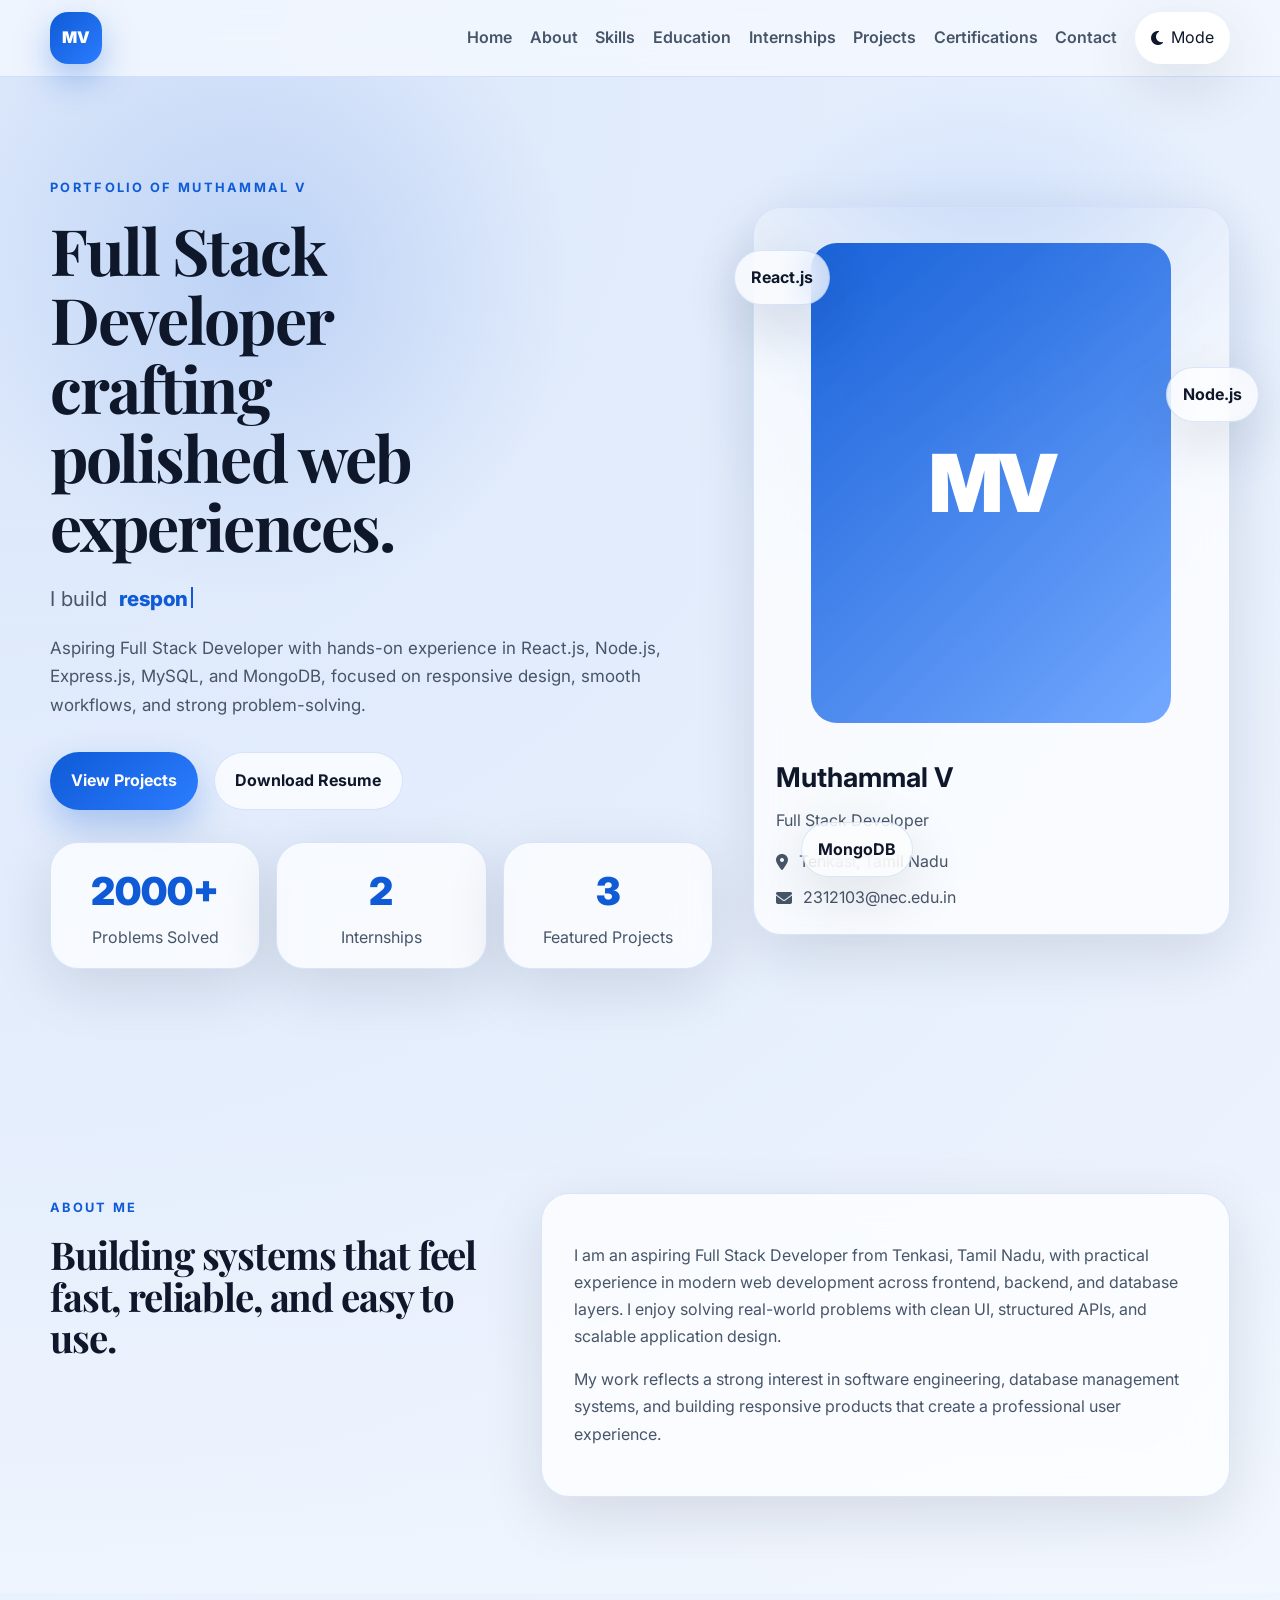
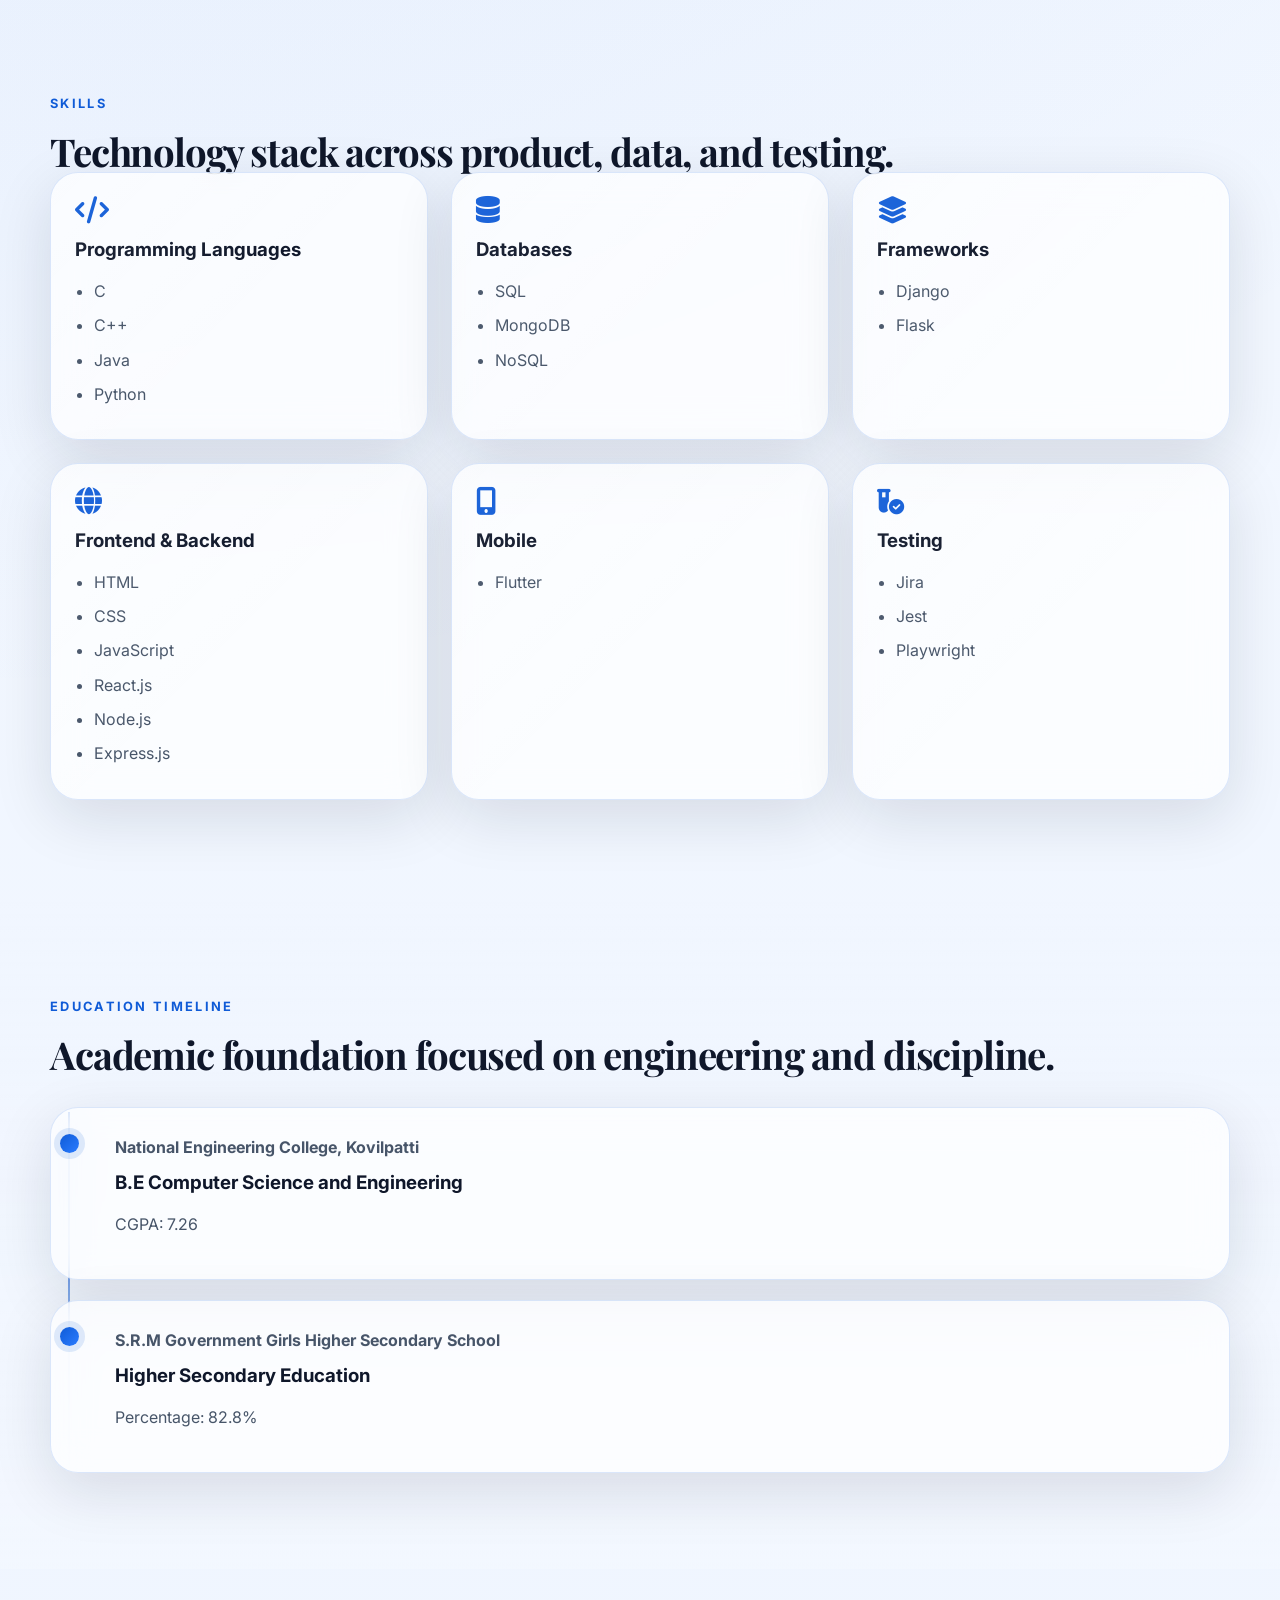
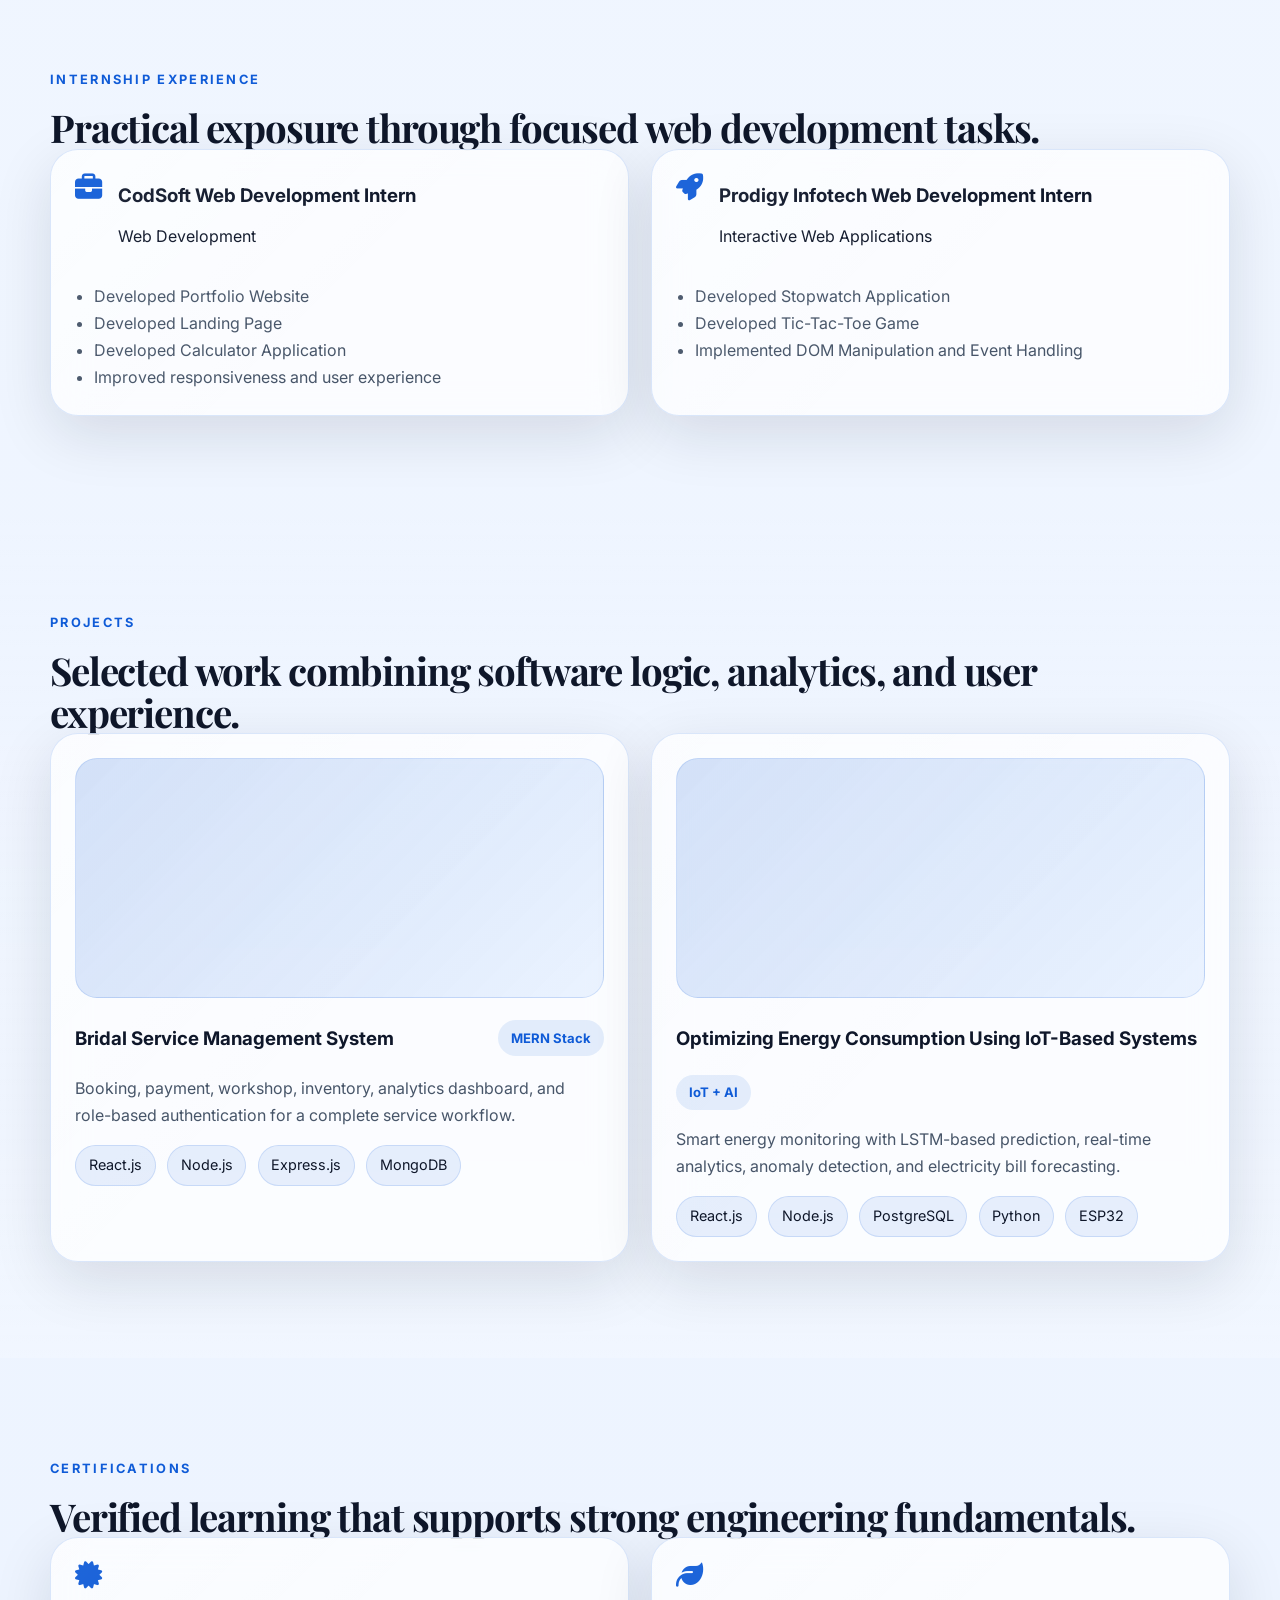
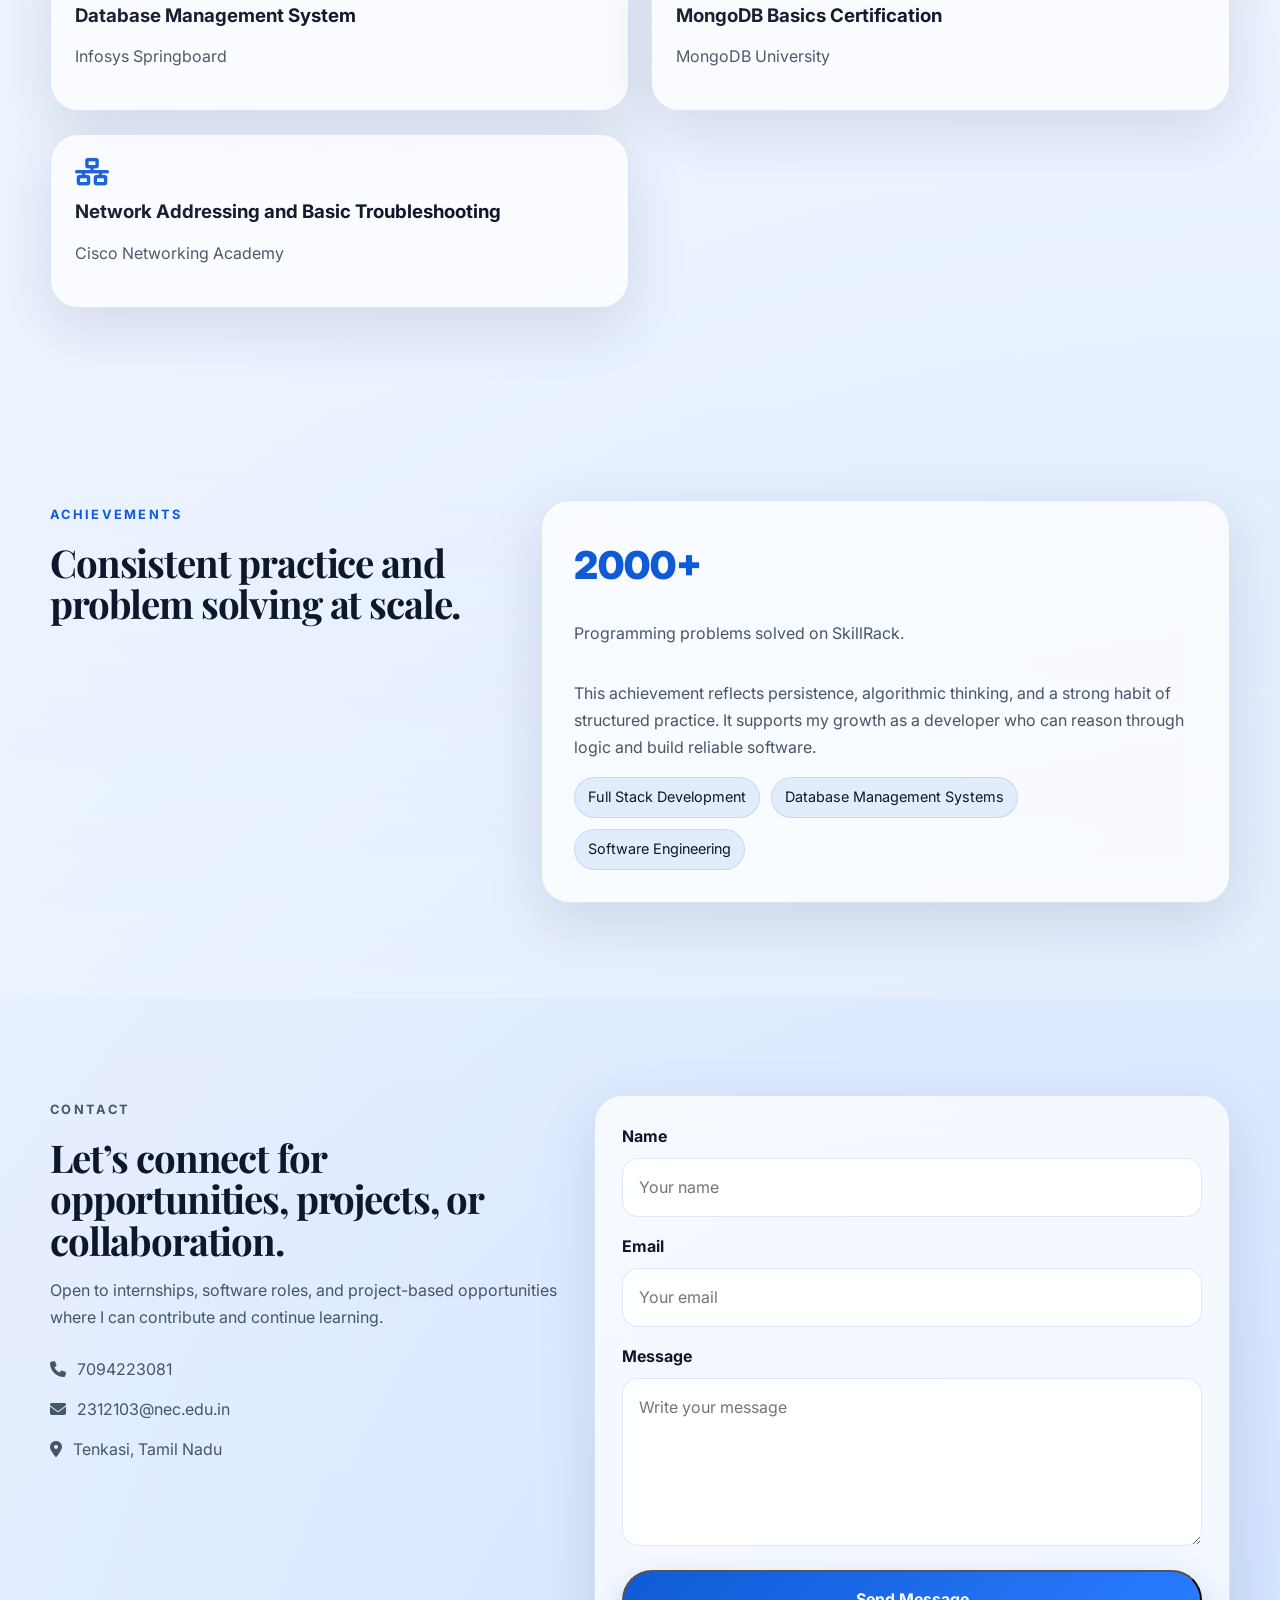
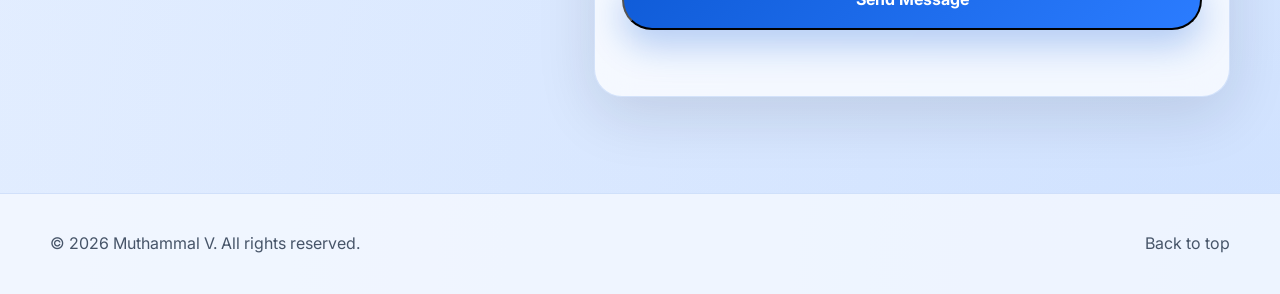
==== index.html @ a7fe6d29 "chore: initial portfolio site" ====
<!DOCTYPE html>
<html lang="en">
<head>
  <meta charset="UTF-8" />
  <meta name="viewport" content="width=device-width, initial-scale=1.0" />
  <meta name="description" content="Muthammal V - Full Stack Developer portfolio showcasing skills, education, internships, projects, certifications, and contact details." />
  <meta name="keywords" content="Muthammal V, Full Stack Developer, React, Node.js, Portfolio, Tenkasi, Tamil Nadu" />
  <meta name="author" content="Muthammal V" />
  <meta name="theme-color" content="#0f5bd7" />
  <meta property="og:title" content="Muthammal V | Full Stack Developer Portfolio" />
  <meta property="og:description" content="Modern, responsive personal portfolio for Muthammal V, Full Stack Developer." />
  <meta property="og:type" content="website" />
  <title>Muthammal V | Full Stack Developer</title>
  <link rel="icon" href="assets/icons/favicon.ico" />
  <link rel="preconnect" href="https://fonts.googleapis.com" />
  <link rel="preconnect" href="https://fonts.gstatic.com" crossorigin />
  <link href="https://fonts.googleapis.com/css2?family=Inter:wght@400;500;600;700;800;900&family=Playfair+Display:wght@600;700;800&display=swap" rel="stylesheet" />
  <link rel="stylesheet" href="https://cdnjs.cloudflare.com/ajax/libs/font-awesome/6.5.2/css/all.min.css" crossorigin="anonymous" referrerpolicy="no-referrer" />
  <link rel="stylesheet" href="assets/css/style.css" />
</head>
<body>
  <div class="loader" id="loader" aria-hidden="true">
    <div class="loader__ring"></div>
    <p>Loading portfolio</p>
  </div>

  <header class="header" id="top">
    <nav class="navbar container" aria-label="Primary">
      <a class="brand" href="#home" aria-label="Muthammal V home">MV</a>
      <button class="nav-toggle" id="navToggle" aria-label="Open navigation menu" aria-expanded="false" aria-controls="navMenu">
        <span></span>
        <span></span>
        <span></span>
      </button>
      <div class="nav-menu" id="navMenu">
        <a href="#home">Home</a>
        <a href="#about">About</a>
        <a href="#skills">Skills</a>
        <a href="#education">Education</a>
        <a href="#internships">Internships</a>
        <a href="#projects">Projects</a>
        <a href="#certifications">Certifications</a>
        <a href="#contact">Contact</a>
        <button class="theme-toggle" id="themeToggle" type="button" aria-label="Toggle dark mode">
          <i class="fa-solid fa-moon"></i>
          <span>Mode</span>
        </button>
      </div>
    </nav>
  </header>

  <main>
    <section class="hero section" id="home">
      <div class="hero__bg"></div>
      <div class="container hero__grid">
        <div class="hero__content reveal">
          <p class="eyebrow">Portfolio of Muthammal V</p>
          <h1>Full Stack Developer crafting polished web experiences.</h1>
          <p class="hero__typing-wrap">
            <span class="hero__static">I build</span>
            <span class="hero__typing" id="typingText" aria-live="polite"></span>
          </p>
          <p class="hero__summary">
            Aspiring Full Stack Developer with hands-on experience in React.js, Node.js, Express.js, MySQL, and MongoDB, focused on responsive design, smooth workflows, and strong problem-solving.
          </p>
          <div class="hero__actions">
            <a class="btn btn--primary" href="#projects">View Projects</a>
            <a class="btn btn--ghost" href="assets/resume/Muthammal_V_Resume.pdf" download>Download Resume</a>
          </div>
          <div class="hero__stats">
            <div class="stat-card glass">
              <strong>2000+</strong>
              <span>Problems Solved</span>
            </div>
            <div class="stat-card glass">
              <strong>2</strong>
              <span>Internships</span>
            </div>
            <div class="stat-card glass">
              <strong>3</strong>
              <span>Featured Projects</span>
            </div>
          </div>
        </div>
        <div class="hero__visual reveal">
          <div class="profile-card glass">
            <div class="profile-card__image-wrap">
              <img src="assets/images/profile.jpg" alt="Muthammal V portrait" class="profile-card__image" onerror="this.style.display='none';this.nextElementSibling.style.display='grid';" />
              <div class="profile-card__fallback" aria-hidden="true">
                <span>MV</span>
              </div>
            </div>
            <div class="profile-card__info">
              <h2>Muthammal V</h2>
              <p>Full Stack Developer</p>
              <div class="profile-card__meta">
                <span><i class="fa-solid fa-location-dot"></i> Tenkasi, Tamil Nadu</span>
                <span><i class="fa-solid fa-envelope"></i> 2312103@nec.edu.in</span>
              </div>
            </div>
          </div>
          <div class="floating-chip floating-chip--one glass">React.js</div>
          <div class="floating-chip floating-chip--two glass">Node.js</div>
          <div class="floating-chip floating-chip--three glass">MongoDB</div>
        </div>
      </div>
    </section>

    <section class="section section--alt" id="about">
      <div class="container grid-two reveal">
        <div>
          <p class="section-label">About Me</p>
          <h2>Building systems that feel fast, reliable, and easy to use.</h2>
        </div>
        <div class="glass card card--spacious">
          <p>
            I am an aspiring Full Stack Developer from Tenkasi, Tamil Nadu, with practical experience in modern web development across frontend, backend, and database layers. I enjoy solving real-world problems with clean UI, structured APIs, and scalable application design.
          </p>
          <p>
            My work reflects a strong interest in software engineering, database management systems, and building responsive products that create a professional user experience.
          </p>
        </div>
      </div>
    </section>

    <section class="section" id="skills">
      <div class="container">
        <div class="section-heading reveal">
          <p class="section-label">Skills</p>
          <h2>Technology stack across product, data, and testing.</h2>
        </div>
        <div class="skills-grid">
          <article class="skill-card glass reveal">
            <i class="fa-solid fa-code"></i>
            <h3>Programming Languages</h3>
            <ul>
              <li>C</li>
              <li>C++</li>
              <li>Java</li>
              <li>Python</li>
            </ul>
          </article>
          <article class="skill-card glass reveal">
            <i class="fa-solid fa-database"></i>
            <h3>Databases</h3>
            <ul>
              <li>SQL</li>
              <li>MongoDB</li>
              <li>NoSQL</li>
            </ul>
          </article>
          <article class="skill-card glass reveal">
            <i class="fa-solid fa-layer-group"></i>
            <h3>Frameworks</h3>
            <ul>
              <li>Django</li>
              <li>Flask</li>
            </ul>
          </article>
          <article class="skill-card glass reveal">
            <i class="fa-solid fa-globe"></i>
            <h3>Frontend & Backend</h3>
            <ul>
              <li>HTML</li>
              <li>CSS</li>
              <li>JavaScript</li>
              <li>React.js</li>
              <li>Node.js</li>
              <li>Express.js</li>
            </ul>
          </article>
          <article class="skill-card glass reveal">
            <i class="fa-solid fa-mobile-screen-button"></i>
            <h3>Mobile</h3>
            <ul>
              <li>Flutter</li>
            </ul>
          </article>
          <article class="skill-card glass reveal">
            <i class="fa-solid fa-vial-circle-check"></i>
            <h3>Testing</h3>
            <ul>
              <li>Jira</li>
              <li>Jest</li>
              <li>Playwright</li>
            </ul>
          </article>
        </div>
      </div>
    </section>

    <section class="section section--alt" id="education">
      <div class="container">
        <div class="section-heading reveal">
          <p class="section-label">Education Timeline</p>
          <h2>Academic foundation focused on engineering and discipline.</h2>
        </div>
        <div class="timeline">
          <article class="timeline-item glass reveal">
            <span class="timeline-item__dot"></span>
            <div>
              <p class="timeline-item__institution">National Engineering College, Kovilpatti</p>
              <h3>B.E Computer Science and Engineering</h3>
              <p>CGPA: 7.26</p>
            </div>
          </article>
          <article class="timeline-item glass reveal">
            <span class="timeline-item__dot"></span>
            <div>
              <p class="timeline-item__institution">S.R.M Government Girls Higher Secondary School</p>
              <h3>Higher Secondary Education</h3>
              <p>Percentage: 82.8%</p>
            </div>
          </article>
        </div>
      </div>
    </section>

    <section class="section" id="internships">
      <div class="container">
        <div class="section-heading reveal">
          <p class="section-label">Internship Experience</p>
          <h2>Practical exposure through focused web development tasks.</h2>
        </div>
        <div class="experience-grid">
          <article class="experience-card glass reveal">
            <div class="experience-card__header">
              <i class="fa-solid fa-briefcase"></i>
              <div>
                <h3>CodSoft Web Development Intern</h3>
                <p>Web Development</p>
              </div>
            </div>
            <ul>
              <li>Developed Portfolio Website</li>
              <li>Developed Landing Page</li>
              <li>Developed Calculator Application</li>
              <li>Improved responsiveness and user experience</li>
            </ul>
          </article>
          <article class="experience-card glass reveal">
            <div class="experience-card__header">
              <i class="fa-solid fa-rocket"></i>
              <div>
                <h3>Prodigy Infotech Web Development Intern</h3>
                <p>Interactive Web Applications</p>
              </div>
            </div>
            <ul>
              <li>Developed Stopwatch Application</li>
              <li>Developed Tic-Tac-Toe Game</li>
              <li>Implemented DOM Manipulation and Event Handling</li>
            </ul>
          </article>
        </div>
      </div>
    </section>

    <section class="section section--alt" id="projects">
      <div class="container">
        <div class="section-heading reveal">
          <p class="section-label">Projects</p>
          <h2>Selected work combining software logic, analytics, and user experience.</h2>
        </div>
        <div class="project-grid">
          <article class="project-card glass reveal">
            <div class="project-card__image project-card__image--bridal" role="img" aria-label="Bridal Service Management System preview">
              <img src="assets/images/bridal-project.png" alt="Bridal Service Management System preview" onerror="this.style.display='none';" />
            </div>
            <div class="project-card__body">
              <div class="project-card__title-row">
                <h3>Bridal Service Management System</h3>
                <span class="project-card__badge">MERN Stack</span>
              </div>
              <p>Booking, payment, workshop, inventory, analytics dashboard, and role-based authentication for a complete service workflow.</p>
              <div class="tech-tags">
                <span>React.js</span>
                <span>Node.js</span>
                <span>Express.js</span>
                <span>MongoDB</span>
              </div>
            </div>
          </article>
          <article class="project-card glass reveal">
            <div class="project-card__image project-card__image--iot" role="img" aria-label="Optimizing Energy Consumption Using IoT-Based Systems preview">
              <img src="assets/images/iot-project.png" alt="Optimizing Energy Consumption Using IoT-Based Systems preview" onerror="this.style.display='none';" />
            </div>
            <div class="project-card__body">
              <div class="project-card__title-row">
                <h3>Optimizing Energy Consumption Using IoT-Based Systems</h3>
                <span class="project-card__badge">IoT + AI</span>
              </div>
              <p>Smart energy monitoring with LSTM-based prediction, real-time analytics, anomaly detection, and electricity bill forecasting.</p>
              <div class="tech-tags">
                <span>React.js</span>
                <span>Node.js</span>
                <span>PostgreSQL</span>
                <span>Python</span>
                <span>ESP32</span>
              </div>
            </div>
          </article>
        </div>
      </div>
    </section>

    <section class="section" id="certifications">
      <div class="container">
        <div class="section-heading reveal">
          <p class="section-label">Certifications</p>
          <h2>Verified learning that supports strong engineering fundamentals.</h2>
        </div>
        <div class="certificate-grid">
          <article class="certificate-card glass reveal">
            <i class="fa-solid fa-certificate"></i>
            <h3>Database Management System</h3>
            <p>Infosys Springboard</p>
          </article>
          <article class="certificate-card glass reveal">
            <i class="fa-solid fa-leaf"></i>
            <h3>MongoDB Basics Certification</h3>
            <p>MongoDB University</p>
          </article>
          <article class="certificate-card glass reveal">
            <i class="fa-solid fa-network-wired"></i>
            <h3>Network Addressing and Basic Troubleshooting</h3>
            <p>Cisco Networking Academy</p>
          </article>
        </div>
      </div>
    </section>

    <section class="section section--alt" id="achievements">
      <div class="container grid-two reveal">
        <div>
          <p class="section-label">Achievements</p>
          <h2>Consistent practice and problem solving at scale.</h2>
        </div>
        <div class="glass card card--spacious">
          <div class="achievement-highlight">
            <span>2000+</span>
            <p>Programming problems solved on SkillRack.</p>
          </div>
          <p>
            This achievement reflects persistence, algorithmic thinking, and a strong habit of structured practice. It supports my growth as a developer who can reason through logic and build reliable software.
          </p>
          <div class="interest-list">
            <span>Full Stack Development</span>
            <span>Database Management Systems</span>
            <span>Software Engineering</span>
          </div>
        </div>
      </div>
    </section>

    <section class="section" id="contact">
      <div class="container contact-layout">
        <div class="contact-copy reveal">
          <p class="section-label">Contact</p>
          <h2>Let’s connect for opportunities, projects, or collaboration.</h2>
          <p>Open to internships, software roles, and project-based opportunities where I can contribute and continue learning.</p>
          <div class="contact-links">
            <a href="tel:7094223081"><i class="fa-solid fa-phone"></i> 7094223081</a>
            <a href="mailto:2312103@nec.edu.in"><i class="fa-solid fa-envelope"></i> 2312103@nec.edu.in</a>
            <span><i class="fa-solid fa-location-dot"></i> Tenkasi, Tamil Nadu</span>
          </div>
        </div>
        <form class="contact-form glass reveal" id="contactForm" novalidate>
          <div class="form-row">
            <label for="name">Name</label>
            <input id="name" name="name" type="text" placeholder="Your name" />
          </div>
          <div class="form-row">
            <label for="email">Email</label>
            <input id="email" name="email" type="email" placeholder="Your email" />
          </div>
          <div class="form-row">
            <label for="message">Message</label>
            <textarea id="message" name="message" rows="5" placeholder="Write your message"></textarea>
          </div>
          <button class="btn btn--primary btn--full" type="submit">Send Message</button>
          <p class="form-feedback" id="formFeedback" role="status" aria-live="polite"></p>
        </form>
      </div>
    </section>
  </main>

  <footer class="footer">
    <div class="container footer__inner">
      <p>© <span id="year"></span> Muthammal V. All rights reserved.</p>
      <a href="#home">Back to top</a>
    </div>
  </footer>

  <button class="back-to-top" id="backToTop" aria-label="Back to top">
    <i class="fa-solid fa-arrow-up"></i>
  </button>

  <script src="assets/js/script.js"></script>
</body>
</html>
---- assets/css/style.css ----
:root {
  --bg: #f5f9ff;
  --bg-alt: #eaf2ff;
  --surface: rgba(255, 255, 255, 0.72);
  --surface-strong: rgba(255, 255, 255, 0.9);
  --text: #0f172a;
  --muted: #475569;
  --primary: #0f5bd7;
  --primary-dark: #0b43a1;
  --secondary: #2b7cff;
  --border: rgba(15, 91, 215, 0.14);
  --shadow: 0 18px 60px rgba(15, 23, 42, 0.12);
  --radius-xl: 28px;
  --radius-lg: 22px;
  --radius-md: 18px;
  --container: 1180px;
}

[data-theme="dark"] {
  --bg: #07111f;
  --bg-alt: #0b1730;
  --surface: rgba(10, 18, 35, 0.7);
  --surface-strong: rgba(12, 23, 44, 0.92);
  --text: #e5eefc;
  --muted: #a8bbd7;
  --primary: #69a8ff;
  --primary-dark: #3f85f0;
  --secondary: #8fc1ff;
  --border: rgba(137, 183, 255, 0.14);
  --shadow: 0 18px 60px rgba(0, 0, 0, 0.35);
}

* {
  box-sizing: border-box;
}

html {
  scroll-behavior: smooth;
}

body {
  margin: 0;
  font-family: 'Inter', sans-serif;
  background:
    radial-gradient(circle at top left, rgba(15, 91, 215, 0.12), transparent 34%),
    radial-gradient(circle at bottom right, rgba(43, 124, 255, 0.14), transparent 28%),
    linear-gradient(180deg, var(--bg) 0%, var(--bg-alt) 100%);
  color: var(--text);
  line-height: 1.7;
  overflow-x: hidden;
}

img {
  max-width: 100%;
  display: block;
}

a {
  color: inherit;
  text-decoration: none;
}

button,
input,
textarea {
  font: inherit;
}

.container {
  width: min(100% - 2rem, var(--container));
  margin: 0 auto;
}

.section {
  padding: 6rem 0;
  position: relative;
}

.section--alt {
  background: linear-gradient(180deg, transparent 0%, rgba(255, 255, 255, 0.22) 100%);
}

[data-theme="dark"] .section--alt {
  background: linear-gradient(180deg, transparent 0%, rgba(255, 255, 255, 0.04) 100%);
}

.section-label,
.eyebrow {
  display: inline-flex;
  align-items: center;
  gap: 0.5rem;
  text-transform: uppercase;
  letter-spacing: 0.18em;
  font-size: 0.8rem;
  font-weight: 700;
  color: var(--primary);
  margin: 0 0 1rem;
}

.section-heading h2,
.grid-two h2,
.contact-copy h2,
.hero h1 {
  font-family: 'Playfair Display', serif;
  letter-spacing: -0.03em;
  line-height: 1.08;
  margin: 0;
}

.section-heading h2,
.grid-two h2,
.contact-copy h2 {
  font-size: clamp(2rem, 3vw, 3.2rem);
}

.hero h1 {
  font-size: clamp(3rem, 5vw, 5.6rem);
  max-width: 10ch;
}

.glass {
  background: var(--surface);
  border: 1px solid var(--border);
  backdrop-filter: blur(18px);
  box-shadow: var(--shadow);
}

.header {
  position: sticky;
  top: 0;
  z-index: 1000;
  background: color-mix(in srgb, var(--bg) 78%, transparent);
  backdrop-filter: blur(18px);
  border-bottom: 1px solid var(--border);
}

.navbar {
  display: flex;
  align-items: center;
  justify-content: space-between;
  min-height: 76px;
  gap: 1rem;
}

.brand {
  width: 52px;
  height: 52px;
  border-radius: 18px;
  display: grid;
  place-items: center;
  font-weight: 900;
  color: #fff;
  background: linear-gradient(135deg, var(--primary), var(--secondary));
  box-shadow: 0 14px 35px rgba(15, 91, 215, 0.35);
}

.nav-menu {
  display: flex;
  align-items: center;
  gap: 1.1rem;
}

.nav-menu a {
  font-weight: 600;
  color: var(--muted);
  position: relative;
}

.nav-menu a::after {
  content: '';
  position: absolute;
  left: 0;
  bottom: -0.35rem;
  width: 100%;
  height: 2px;
  transform: scaleX(0);
  transform-origin: left;
  background: linear-gradient(90deg, var(--primary), var(--secondary));
  transition: transform 0.25s ease;
}

.nav-menu a:hover::after,
.nav-menu a:focus-visible::after {
  transform: scaleX(1);
}

.theme-toggle,
.nav-toggle,
.back-to-top {
  border: 0;
  cursor: pointer;
}

.theme-toggle {
  display: inline-flex;
  align-items: center;
  gap: 0.5rem;
  padding: 0.8rem 1rem;
  border-radius: 999px;
  background: var(--surface-strong);
  color: var(--text);
  box-shadow: var(--shadow);
}

.nav-toggle {
  display: none;
  flex-direction: column;
  gap: 0.35rem;
  background: transparent;
  padding: 0.25rem;
}

.nav-toggle span {
  width: 26px;
  height: 2px;
  background: var(--text);
  border-radius: 999px;
  transition: 0.3s ease;
}

.hero {
  padding-top: 4rem;
  overflow: hidden;
}

.hero__bg {
  position: absolute;
  inset: 0;
  background:
    radial-gradient(circle at 20% 20%, rgba(15, 91, 215, 0.16), transparent 24%),
    radial-gradient(circle at 78% 28%, rgba(43, 124, 255, 0.18), transparent 24%);
  pointer-events: none;
}

.hero__grid {
  position: relative;
  display: grid;
  grid-template-columns: 1.25fr 0.9fr;
  gap: 2.5rem;
  align-items: center;
}

.hero__content {
  padding: 2rem 0;
}

.hero__typing-wrap {
  display: flex;
  align-items: baseline;
  gap: 0.75rem;
  flex-wrap: wrap;
  color: var(--muted);
  font-size: clamp(1.1rem, 1.6vw, 1.4rem);
  margin: 1.35rem 0 1rem;
}

.hero__typing {
  color: var(--primary);
  font-weight: 800;
  position: relative;
}

.hero__typing::after {
  content: '';
  display: inline-block;
  width: 2px;
  height: 1em;
  margin-left: 0.2rem;
  background: currentColor;
  vertical-align: -0.1em;
  animation: blink 1s steps(2, start) infinite;
}

.hero__summary {
  max-width: 62ch;
  color: var(--muted);
  font-size: 1.06rem;
}

.hero__actions {
  display: flex;
  flex-wrap: wrap;
  gap: 1rem;
  margin: 2rem 0;
}

.btn {
  display: inline-flex;
  align-items: center;
  justify-content: center;
  gap: 0.55rem;
  min-height: 50px;
  padding: 0.9rem 1.3rem;
  border-radius: 999px;
  font-weight: 700;
  transition: transform 0.25s ease, box-shadow 0.25s ease, background 0.25s ease;
}

.btn:hover,
.btn:focus-visible {
  transform: translateY(-2px);
}

.btn--primary {
  color: #fff;
  background: linear-gradient(135deg, var(--primary), var(--secondary));
  box-shadow: 0 16px 35px rgba(15, 91, 215, 0.28);
}

.btn--ghost {
  color: var(--text);
  border: 1px solid var(--border);
  background: var(--surface);
}

.btn--full {
  width: 100%;
}

.hero__stats {
  display: grid;
  grid-template-columns: repeat(3, minmax(0, 1fr));
  gap: 1rem;
}

.stat-card,
.profile-card,
.skill-card,
.timeline-item,
.experience-card,
.project-card,
.certificate-card,
.card,
.contact-form {
  border-radius: var(--radius-xl);
}

.stat-card {
  padding: 1rem;
  text-align: center;
}

.stat-card strong,
.achievement-highlight span {
  display: block;
  font-size: clamp(1.7rem, 3vw, 2.6rem);
  font-weight: 900;
  color: var(--primary);
}

.stat-card span,
.certificate-card p,
.project-card p,
.experience-card li,
.card p,
.contact-copy p,
.form-feedback,
.timeline-item p,
.skill-card li {
  color: var(--muted);
}

.hero__visual {
  position: relative;
  min-height: 620px;
}

.profile-card {
  position: relative;
  padding: 1.2rem;
  overflow: hidden;
  min-height: 100%;
  display: flex;
  flex-direction: column;
  justify-content: flex-end;
  isolation: isolate;
}

.profile-card::before {
  content: '';
  position: absolute;
  inset: -20% -10% auto;
  height: 70%;
  background: radial-gradient(circle at top, rgba(15, 91, 215, 0.24), transparent 68%);
  z-index: -1;
}

.profile-card__image-wrap {
  flex: 1;
  display: grid;
  place-items: center;
  padding: 1rem 0 1.5rem;
}

.profile-card__image {
  width: min(100%, 360px);
  aspect-ratio: 3 / 4;
  object-fit: cover;
  border-radius: 26px;
  border: 1px solid var(--border);
  box-shadow: 0 20px 45px rgba(15, 23, 42, 0.18);
}

.profile-card__fallback {
  display: none;
  width: min(100%, 360px);
  aspect-ratio: 3 / 4;
  border-radius: 26px;
  place-items: center;
  background: linear-gradient(135deg, rgba(15, 91, 215, 0.95), rgba(43, 124, 255, 0.65));
  color: #fff;
  font-size: 5rem;
  font-weight: 900;
  letter-spacing: -0.06em;
}

.profile-card__info {
  padding: 0.5rem 0.2rem 0.2rem;
}

.profile-card__info h2 {
  margin: 0;
  font-size: 1.7rem;
}

.profile-card__info p {
  margin: 0.35rem 0 0.9rem;
  color: var(--muted);
}

.profile-card__meta {
  display: grid;
  gap: 0.55rem;
  color: var(--muted);
}

.profile-card__meta span {
  display: inline-flex;
  align-items: center;
  gap: 0.65rem;
}

.floating-chip {
  position: absolute;
  padding: 0.8rem 1rem;
  border-radius: 999px;
  font-weight: 700;
  animation: float 5s ease-in-out infinite;
}

.floating-chip--one {
  top: 6%;
  left: -4%;
}

.floating-chip--two {
  top: 22%;
  right: -6%;
  animation-delay: 0.8s;
}

.floating-chip--three {
  bottom: 8%;
  left: 10%;
  animation-delay: 1.6s;
}

.grid-two {
  display: grid;
  grid-template-columns: 0.8fr 1.2fr;
  gap: 2rem;
  align-items: start;
}

.card--spacious {
  padding: 2rem;
}

.skills-grid,
.experience-grid,
.project-grid,
.certificate-grid {
  display: grid;
  gap: 1.4rem;
}

.skills-grid {
  grid-template-columns: repeat(3, minmax(0, 1fr));
}

.skill-card,
.certificate-card {
  padding: 1.5rem;
  position: relative;
  overflow: hidden;
}

.skill-card::before,
.certificate-card::before,
.experience-card::before,
.project-card::before {
  content: '';
  position: absolute;
  inset: 0;
  background: linear-gradient(135deg, rgba(255, 255, 255, 0.07), transparent 55%);
  pointer-events: none;
}

.skill-card i,
.certificate-card i,
.experience-card__header i {
  font-size: 1.7rem;
  color: var(--primary);
}

.skill-card h3,
.experience-card h3,
.project-card h3,
.certificate-card h3,
.timeline-item h3 {
  margin: 0.7rem 0 0.5rem;
  line-height: 1.2;
}

.skill-card ul,
.experience-card ul {
  margin: 1rem 0 0;
  padding-left: 1.2rem;
}

.skill-card li {
  margin-bottom: 0.45rem;
}

.timeline {
  position: relative;
  display: grid;
  gap: 1.25rem;
  margin-top: 2rem;
}

.timeline::before {
  content: '';
  position: absolute;
  left: 1.15rem;
  top: 0.3rem;
  bottom: 0.3rem;
  width: 2px;
  background: linear-gradient(180deg, var(--primary), transparent);
}

.timeline-item {
  position: relative;
  padding: 1.6rem 1.6rem 1.6rem 4rem;
}

.timeline-item__dot {
  position: absolute;
  left: 0.55rem;
  top: 1.6rem;
  width: 1.2rem;
  height: 1.2rem;
  border-radius: 50%;
  background: linear-gradient(135deg, var(--primary), var(--secondary));
  box-shadow: 0 0 0 6px rgba(15, 91, 215, 0.12);
}

.timeline-item__institution {
  margin: 0;
  font-weight: 700;
  color: var(--primary);
}

.experience-grid,
.certificate-grid {
  grid-template-columns: repeat(2, minmax(0, 1fr));
}

.experience-card,
.project-card {
  padding: 1.5rem;
  overflow: hidden;
}

.experience-card__header {
  display: flex;
  gap: 1rem;
  align-items: flex-start;
}

.project-grid {
  grid-template-columns: repeat(2, minmax(0, 1fr));
}

.project-card__image {
  height: 240px;
  border-radius: 22px;
  overflow: hidden;
  border: 1px solid var(--border);
  margin-bottom: 1.2rem;
  background: linear-gradient(135deg, rgba(15, 91, 215, 0.18), rgba(43, 124, 255, 0.08));
}

.project-card__image img {
  width: 100%;
  height: 100%;
  object-fit: cover;
}

.project-card__body {
  position: relative;
  z-index: 1;
}

.project-card__title-row {
  display: flex;
  align-items: center;
  justify-content: space-between;
  gap: 1rem;
  flex-wrap: wrap;
}

.project-card__badge {
  padding: 0.4rem 0.8rem;
  border-radius: 999px;
  background: rgba(15, 91, 215, 0.1);
  color: var(--primary);
  font-size: 0.82rem;
  font-weight: 700;
}

.tech-tags,
.interest-list {
  display: flex;
  gap: 0.7rem;
  flex-wrap: wrap;
  margin-top: 1rem;
}

.tech-tags span,
.interest-list span {
  padding: 0.45rem 0.8rem;
  border-radius: 999px;
  background: rgba(15, 91, 215, 0.09);
  color: var(--text);
  border: 1px solid var(--border);
  font-size: 0.9rem;
}

.achievement-highlight {
  display: grid;
  gap: 0.4rem;
  margin-bottom: 1rem;
}

.contact-layout {
  display: grid;
  grid-template-columns: 0.9fr 1.1fr;
  gap: 1.5rem;
  align-items: start;
}

.contact-links {
  display: grid;
  gap: 0.8rem;
  margin-top: 1.5rem;
}

.contact-links a,
.contact-links span {
  display: inline-flex;
  align-items: center;
  gap: 0.7rem;
  width: fit-content;
  color: var(--muted);
}

.contact-form {
  padding: 1.7rem;
}

.form-row {
  margin-bottom: 1rem;
}

label {
  display: inline-block;
  margin-bottom: 0.45rem;
  font-weight: 700;
}

input,
textarea {
  width: 100%;
  border: 1px solid var(--border);
  border-radius: 16px;
  padding: 0.95rem 1rem;
  background: var(--surface-strong);
  color: var(--text);
  outline: none;
  transition: border-color 0.25s ease, box-shadow 0.25s ease;
}

input:focus,
textarea:focus {
  border-color: rgba(15, 91, 215, 0.45);
  box-shadow: 0 0 0 4px rgba(15, 91, 215, 0.12);
}

.form-feedback {
  margin: 0.9rem 0 0;
  min-height: 1.5em;
}

.footer {
  border-top: 1px solid var(--border);
  padding: 1.3rem 0;
  background: color-mix(in srgb, var(--bg) 80%, transparent);
}

.footer__inner {
  display: flex;
  justify-content: space-between;
  align-items: center;
  gap: 1rem;
  color: var(--muted);
}

.back-to-top {
  position: fixed;
  right: 1.2rem;
  bottom: 1.2rem;
  width: 52px;
  height: 52px;
  border-radius: 50%;
  background: linear-gradient(135deg, var(--primary), var(--secondary));
  color: #fff;
  box-shadow: 0 16px 35px rgba(15, 91, 215, 0.32);
  opacity: 0;
  visibility: hidden;
  transform: translateY(10px);
  transition: 0.25s ease;
}

.back-to-top.is-visible {
  opacity: 1;
  visibility: visible;
  transform: translateY(0);
}

.loader {
  position: fixed;
  inset: 0;
  z-index: 2000;
  display: grid;
  place-items: center;
  gap: 1rem;
  background: linear-gradient(180deg, var(--bg) 0%, var(--bg-alt) 100%);
  transition: opacity 0.45s ease, visibility 0.45s ease;
}

.loader.is-hidden {
  opacity: 0;
  visibility: hidden;
  pointer-events: none;
}

.loader__ring {
  width: 64px;
  height: 64px;
  border-radius: 50%;
  border: 4px solid rgba(15, 91, 215, 0.16);
  border-top-color: var(--primary);
  animation: spin 0.9s linear infinite;
}

.reveal {
  opacity: 0;
  transform: translateY(24px);
  transition: opacity 0.8s ease, transform 0.8s ease;
}

.reveal.is-visible {
  opacity: 1;
  transform: translateY(0);
}

@keyframes spin {
  to {
    transform: rotate(360deg);
  }
}

@keyframes float {
  50% {
    transform: translateY(-10px);
  }
}

@keyframes blink {
  50% {
    opacity: 0;
  }
}

@media (max-width: 1080px) {
  .hero__grid,
  .grid-two,
  .contact-layout {
    grid-template-columns: 1fr;
  }

  .hero__visual {
    min-height: 560px;
  }

  .skills-grid,
  .project-grid {
    grid-template-columns: repeat(2, minmax(0, 1fr));
  }
}

@media (max-width: 860px) {
  .nav-toggle {
    display: flex;
  }

  .nav-menu {
    position: absolute;
    left: 1rem;
    right: 1rem;
    top: 76px;
    display: grid;
    gap: 0.9rem;
    padding: 1rem;
    border-radius: 24px;
    background: var(--surface-strong);
    border: 1px solid var(--border);
    box-shadow: var(--shadow);
    opacity: 0;
    visibility: hidden;
    transform: translateY(-12px);
    transition: 0.25s ease;
  }

  .nav-menu.is-open {
    opacity: 1;
    visibility: visible;
    transform: translateY(0);
  }

  .nav-menu a,
  .theme-toggle {
    width: 100%;
    justify-content: center;
  }

  .hero h1 {
    max-width: 12ch;
  }

  .hero__stats,
  .skills-grid,
  .experience-grid,
  .project-grid,
  .certificate-grid {
    grid-template-columns: 1fr;
  }

  .footer__inner {
    flex-direction: column;
    text-align: center;
  }
}

@media (max-width: 560px) {
  .section {
    padding: 4.5rem 0;
  }

  .hero {
    padding-top: 2rem;
  }

  .hero__visual {
    min-height: auto;
  }

  .profile-card__fallback {
    font-size: 4rem;
  }

  .floating-chip {
    display: none;
  }

  .timeline-item {
    padding-left: 3.2rem;
  }

  .hero__actions {
    flex-direction: column;
  }

  .btn {
    width: 100%;
  }
}
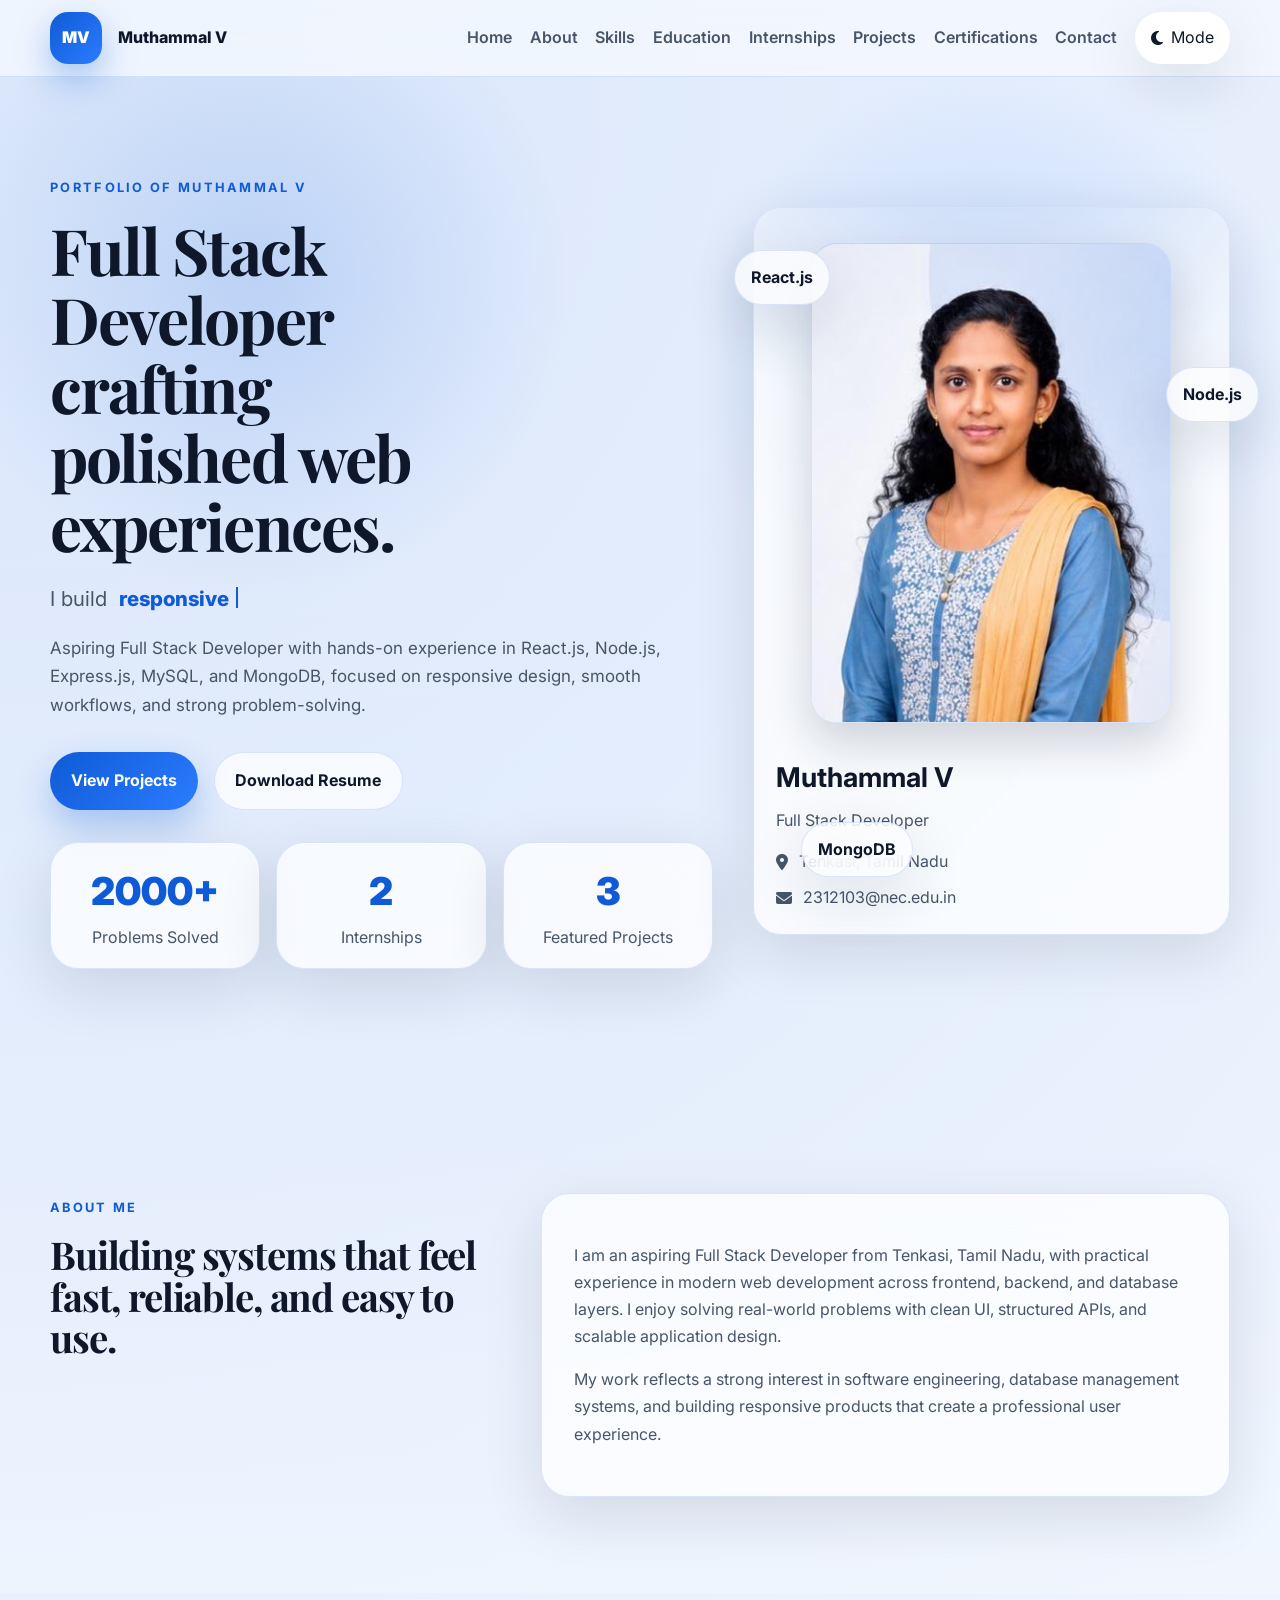
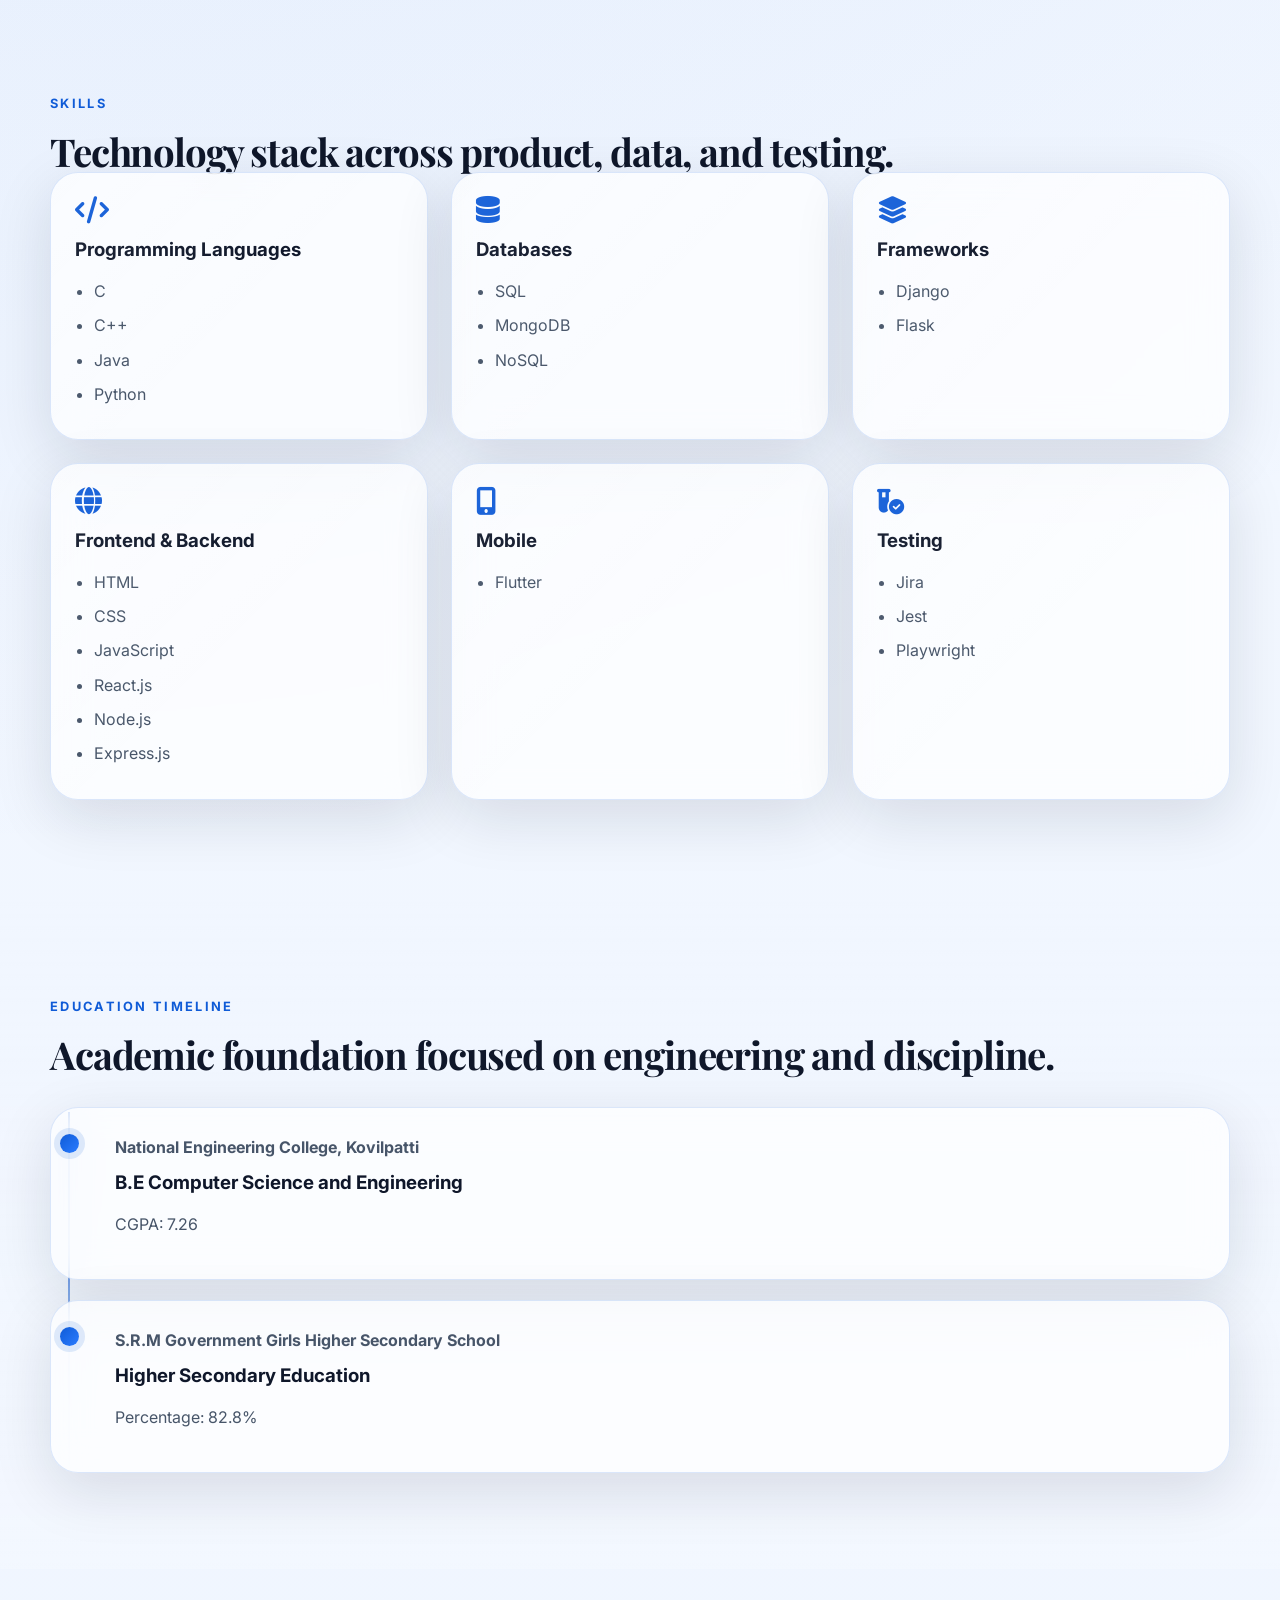
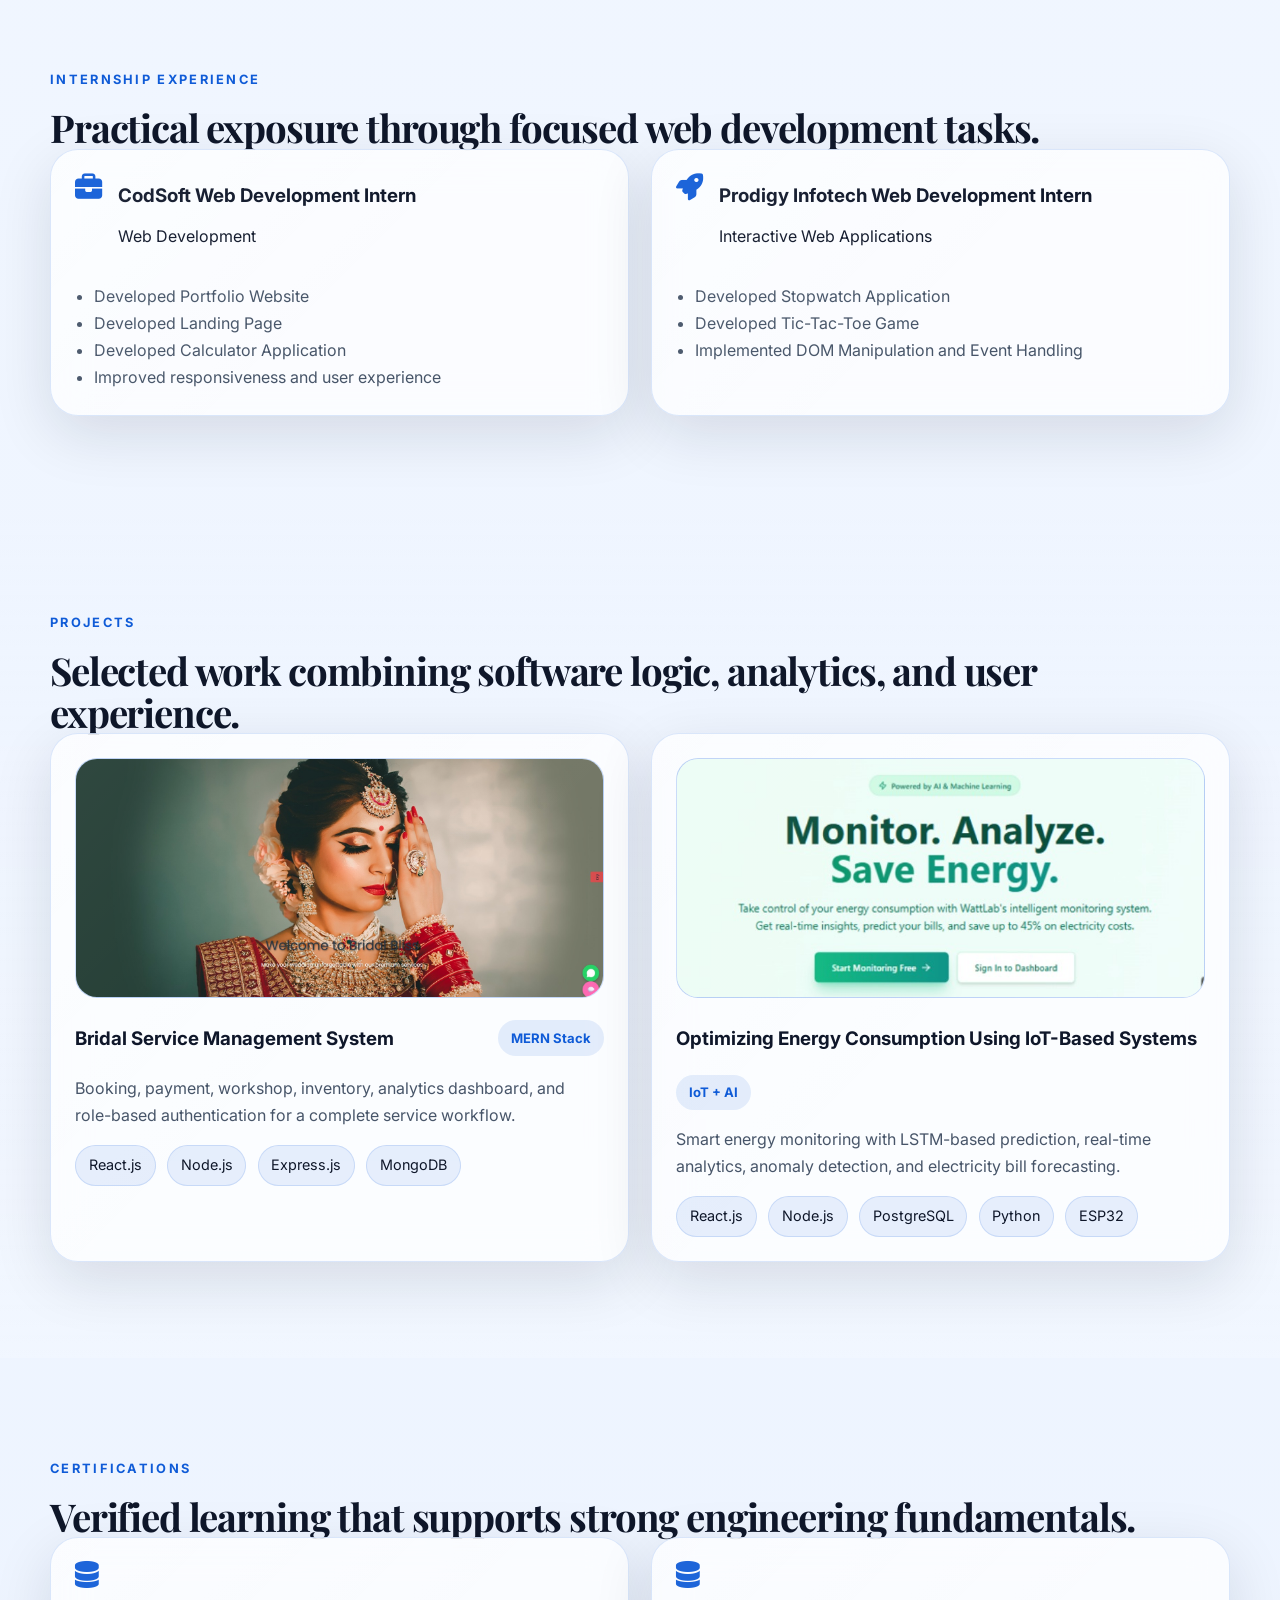
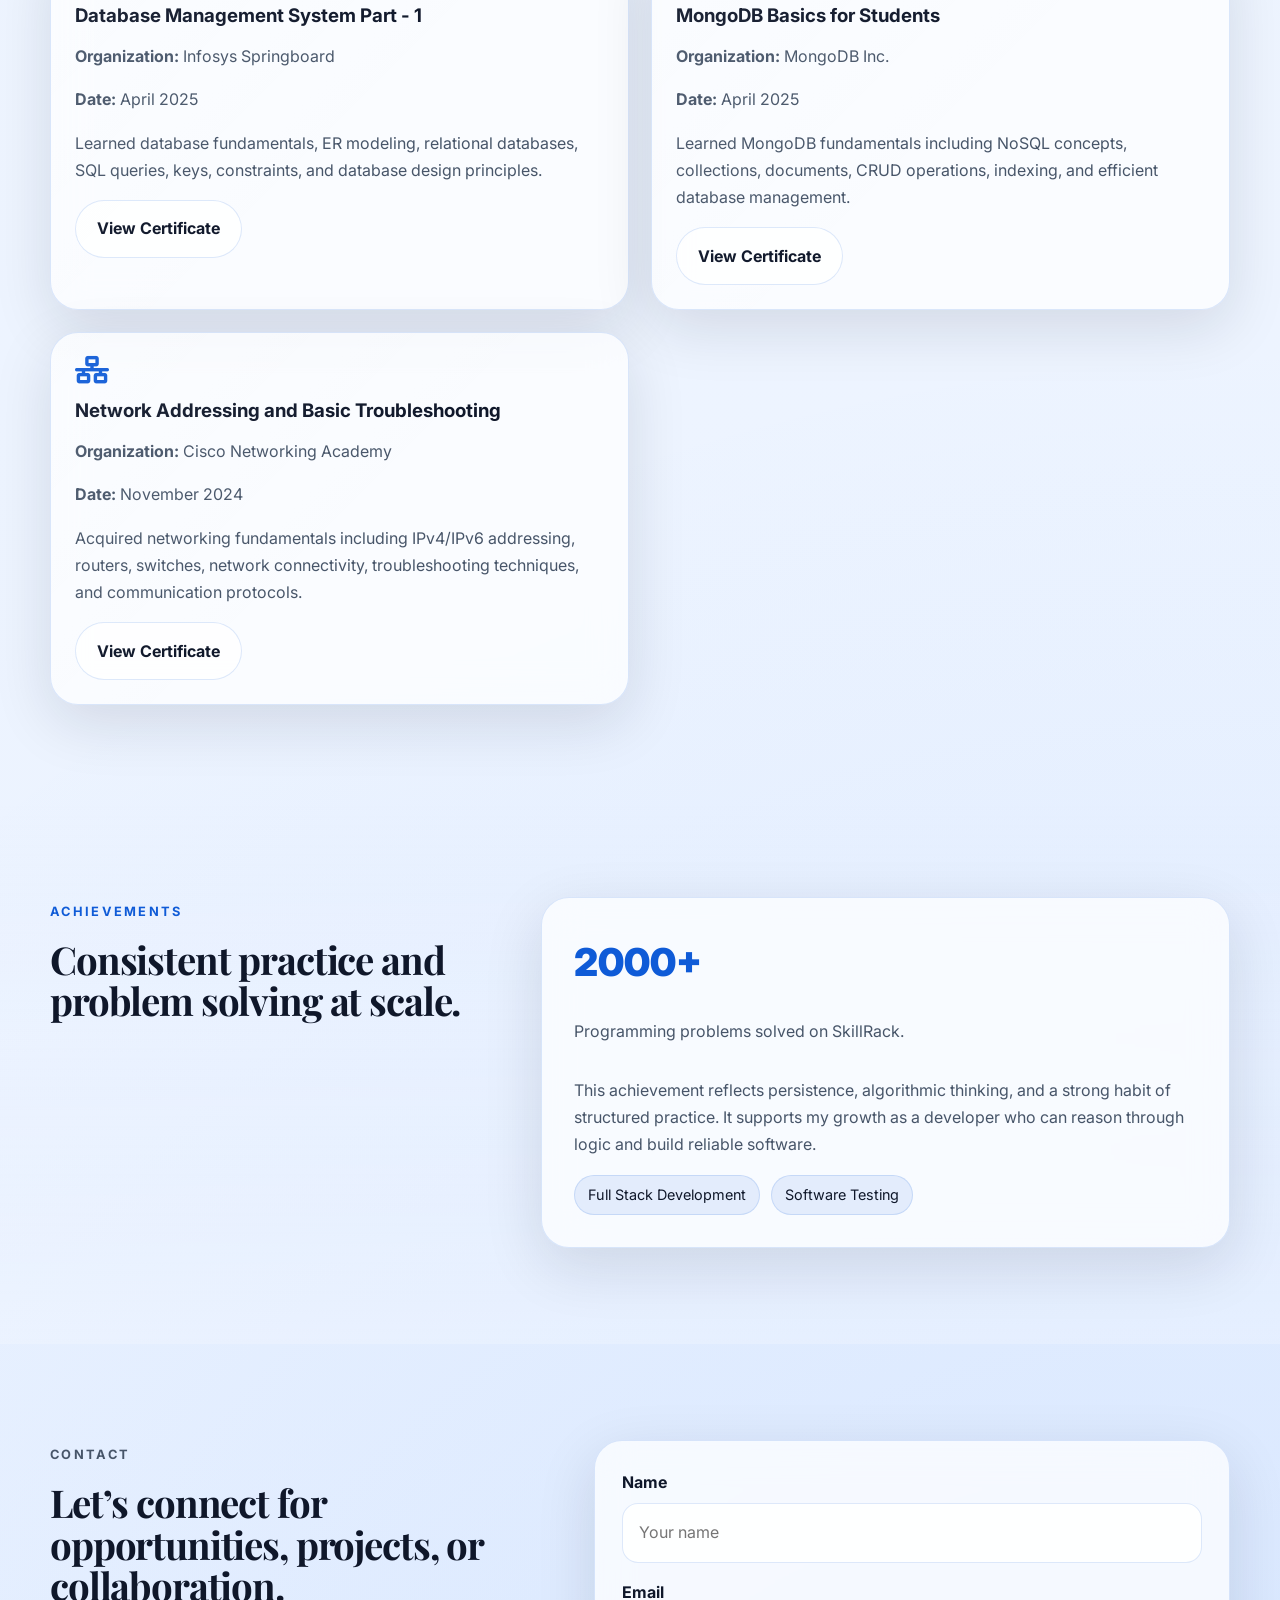
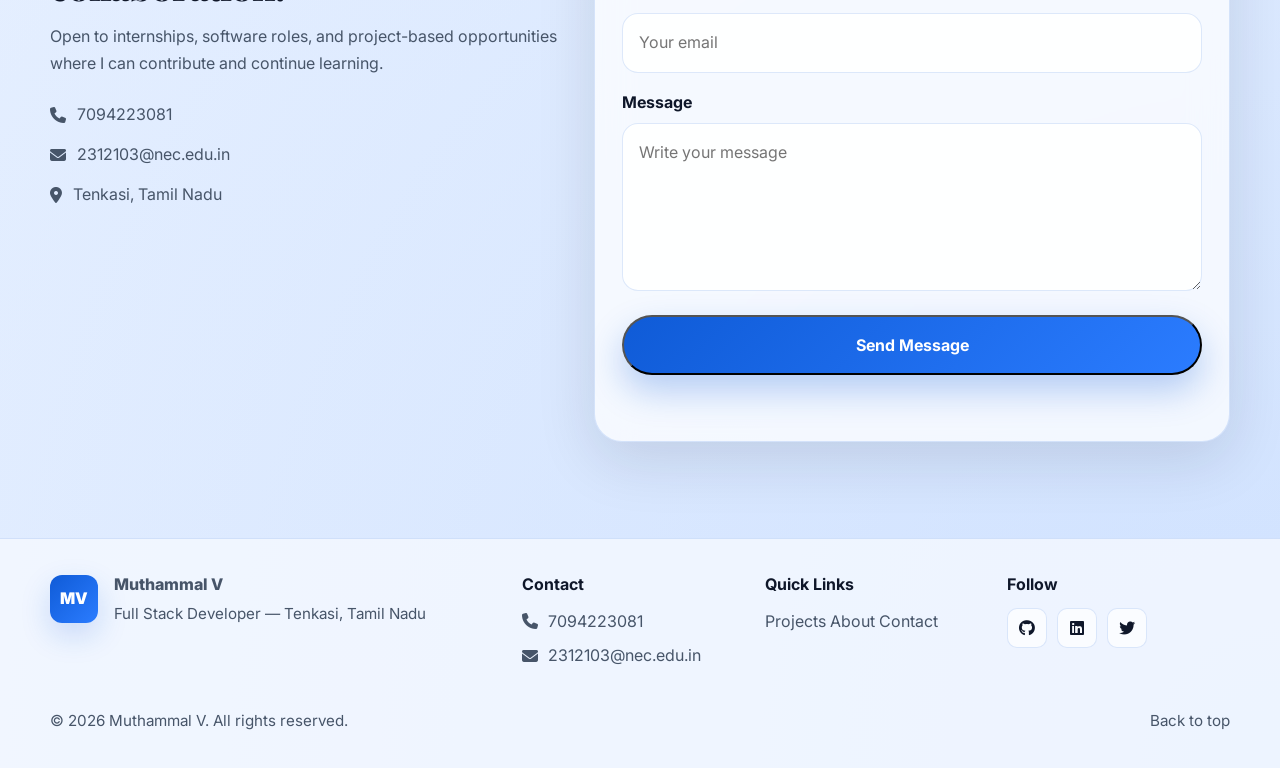
==== commit c51f200e: "Update portfolio site" ====
--- a/index.html
+++ b/index.html
@@ -27,6 +27,7 @@
   <header class="header" id="top">
     <nav class="navbar container" aria-label="Primary">
       <a class="brand" href="#home" aria-label="Muthammal V home">MV</a>
+      <span class="brand-label">Muthammal V</span>
       <button class="nav-toggle" id="navToggle" aria-label="Open navigation menu" aria-expanded="false" aria-controls="navMenu">
         <span></span>
         <span></span>
@@ -65,7 +66,7 @@
           </p>
           <div class="hero__actions">
             <a class="btn btn--primary" href="#projects">View Projects</a>
-            <a class="btn btn--ghost" href="assets/resume/Muthammal_V_Resume.pdf" download>Download Resume</a>
+            <a class="btn btn--ghost" href="assets/resume/Muthammal%20V_Resume.pdf" download>Download Resume</a>
           </div>
           <div class="hero__stats">
             <div class="stat-card glass">
@@ -85,7 +86,7 @@
         <div class="hero__visual reveal">
           <div class="profile-card glass">
             <div class="profile-card__image-wrap">
-              <img src="assets/images/profile.jpg" alt="Muthammal V portrait" class="profile-card__image" onerror="this.style.display='none';this.nextElementSibling.style.display='grid';" />
+              <img src="assets/images/profile.jpeg" alt="Muthammal V portrait" class="profile-card__image" onerror="this.style.display='none';this.nextElementSibling.style.display='grid';" />
               <div class="profile-card__fallback" aria-hidden="true">
                 <span>MV</span>
               </div>
@@ -265,7 +266,7 @@
         <div class="project-grid">
           <article class="project-card glass reveal">
             <div class="project-card__image project-card__image--bridal" role="img" aria-label="Bridal Service Management System preview">
-              <img src="assets/images/bridal-project.png" alt="Bridal Service Management System preview" onerror="this.style.display='none';" />
+              <img src="assets/images/bridal_image.jpg" alt="Bridal Service Management System preview" onerror="this.style.display='none';" />
             </div>
             <div class="project-card__body">
               <div class="project-card__title-row">
@@ -283,7 +284,7 @@
           </article>
           <article class="project-card glass reveal">
             <div class="project-card__image project-card__image--iot" role="img" aria-label="Optimizing Energy Consumption Using IoT-Based Systems preview">
-              <img src="assets/images/iot-project.png" alt="Optimizing Energy Consumption Using IoT-Based Systems preview" onerror="this.style.display='none';" />
+              <img src="assets/images/iot_image.jpg" alt="Optimizing Energy Consumption Using IoT-Based Systems preview" onerror="this.style.display='none';" />
             </div>
             <div class="project-card__body">
               <div class="project-card__title-row">
@@ -312,19 +313,28 @@
         </div>
         <div class="certificate-grid">
           <article class="certificate-card glass reveal">
-            <i class="fa-solid fa-certificate"></i>
-            <h3>Database Management System</h3>
-            <p>Infosys Springboard</p>
+            <i class="fa-solid fa-database"></i>
+            <h3>Database Management System Part - 1</h3>
+            <p><strong>Organization:</strong> Infosys Springboard</p>
+            <p><strong>Date:</strong> April 2025</p>
+            <p>Learned database fundamentals, ER modeling, relational databases, SQL queries, keys, constraints, and database design principles.</p>
+            <a class="btn btn--ghost" href="https://drive.google.com/file/d/1iKpz0NDDR6M5FMY0HGXB1CJIhUoU9jsP/view?usp=drivesdk" target="_blank" rel="noopener noreferrer">View Certificate</a>
           </article>
           <article class="certificate-card glass reveal">
-            <i class="fa-solid fa-leaf"></i>
-            <h3>MongoDB Basics Certification</h3>
-            <p>MongoDB University</p>
+            <i class="fa-solid fa-database"></i>
+            <h3>MongoDB Basics for Students</h3>
+            <p><strong>Organization:</strong> MongoDB Inc.</p>
+            <p><strong>Date:</strong> April 2025</p>
+            <p>Learned MongoDB fundamentals including NoSQL concepts, collections, documents, CRUD operations, indexing, and efficient database management.</p>
+            <a class="btn btn--ghost" href="https://drive.google.com/file/d/1-IiamSVcvZBfVF_lYHLlgBBhvq0zOZql/view?usp=drivesdk" target="_blank" rel="noopener noreferrer">View Certificate</a>
           </article>
           <article class="certificate-card glass reveal">
             <i class="fa-solid fa-network-wired"></i>
             <h3>Network Addressing and Basic Troubleshooting</h3>
-            <p>Cisco Networking Academy</p>
+            <p><strong>Organization:</strong> Cisco Networking Academy</p>
+            <p><strong>Date:</strong> November 2024</p>
+            <p>Acquired networking fundamentals including IPv4/IPv6 addressing, routers, switches, network connectivity, troubleshooting techniques, and communication protocols.</p>
+            <a class="btn btn--ghost" href="https://drive.google.com/file/d/1_69LpM8geegsDNtE8Wv_SQqwxJnGQRUg/view?usp=drivesdk" target="_blank" rel="noopener noreferrer">View Certificate</a>
           </article>
         </div>
       </div>
@@ -346,8 +356,7 @@
           </p>
           <div class="interest-list">
             <span>Full Stack Development</span>
-            <span>Database Management Systems</span>
-            <span>Software Engineering</span>
+            <span>Software Testing</span>
           </div>
         </div>
       </div>
@@ -385,8 +394,42 @@
     </section>
   </main>
 
-  <footer class="footer">
+  <footer class="footer" role="contentinfo">
     <div class="container footer__inner">
+      <div class="footer__brand">
+        <a class="brand footer__logo" href="#home" aria-label="Muthammal V home">MV</a>
+        <div class="footer__brand-info">
+          <p class="footer__title">Muthammal V</p>
+          <p class="footer__tag">Full Stack Developer — Tenkasi, Tamil Nadu</p>
+        </div>
+      </div>
+
+      <div class="footer__cols">
+        <div class="footer__col">
+          <h4>Contact</h4>
+          <a href="tel:7094223081"><i class="fa-solid fa-phone"></i> 7094223081</a>
+          <a href="mailto:2312103@nec.edu.in"><i class="fa-solid fa-envelope"></i> 2312103@nec.edu.in</a>
+        </div>
+
+        <div class="footer__col">
+          <h4>Quick Links</h4>
+          <a href="#projects">Projects</a>
+          <a href="#about">About</a>
+          <a href="#contact">Contact</a>
+        </div>
+
+        <div class="footer__col">
+          <h4>Follow</h4>
+          <div class="social">
+            <a href="https://github.com/muthu-13" aria-label="GitHub" target="_blank" rel="noopener noreferrer"><i class="fa-brands fa-github"></i></a>
+            <a href="https://www.linkedin.com/in/muthammal-v-6ab6b0349" aria-label="LinkedIn" target="_blank" rel="noopener noreferrer"><i class="fa-brands fa-linkedin"></i></a>
+            <a href="#" aria-label="Twitter" target="_blank" rel="noopener noreferrer"><i class="fa-brands fa-twitter"></i></a>
+          </div>
+        </div>
+      </div>
+    </div>
+
+    <div class="container footer__meta">
       <p>© <span id="year"></span> Muthammal V. All rights reserved.</p>
       <a href="#home">Back to top</a>
     </div>
--- a/assets/css/style.css
+++ b/assets/css/style.css
@@ -137,7 +137,7 @@
 .navbar {
   display: flex;
   align-items: center;
-  justify-content: space-between;
+  justify-content: flex-start;
   min-height: 76px;
   gap: 1rem;
 }
@@ -158,6 +158,13 @@
   display: flex;
   align-items: center;
   gap: 1.1rem;
+  margin-left: auto;
+}
+
+.brand-label {
+  font-weight: 800;
+  color: var(--text);
+  white-space: nowrap;
 }
 
 .nav-menu a {
@@ -714,16 +721,118 @@
 
 .footer {
   border-top: 1px solid var(--border);
-  padding: 1.3rem 0;
+  padding: 2rem 0 1.2rem;
   background: color-mix(in srgb, var(--bg) 80%, transparent);
 }
 
 .footer__inner {
   display: flex;
+  align-items: flex-start;
+  gap: 1.5rem;
+  color: var(--muted);
   justify-content: space-between;
-  align-items: center;
+}
+
+.footer__brand {
+  display: flex;
   gap: 1rem;
+  align-items: center;
+}
+
+.footer__logo {
+  width: 48px;
+  height: 48px;
+  border-radius: 12px;
+  display: grid;
+  place-items: center;
+  font-weight: 900;
+  color: #fff;
+  background: linear-gradient(135deg, var(--primary), var(--secondary));
+  box-shadow: 0 12px 30px rgba(15, 91, 215, 0.18);
+}
+
+.footer__brand-info .footer__title {
+  margin: 0;
+  font-weight: 800;
+}
+
+.footer__brand-info .footer__tag {
+  margin: 0.15rem 0 0;
   color: var(--muted);
+  font-size: 0.95rem;
+}
+
+.footer__cols {
+  display: grid;
+  grid-template-columns: repeat(3, minmax(0, 1fr));
+  gap: 1.25rem;
+  margin-left: auto;
+  width: min(60%, 720px);
+}
+
+.footer__col h4 {
+  margin: 0 0 0.6rem 0;
+  font-size: 1rem;
+  color: var(--text);
+}
+
+.footer__col a {
+  display: inline-flex;
+  align-items: center;
+  gap: 0.6rem;
+  color: var(--muted);
+  margin-bottom: 0.45rem;
+}
+
+.social {
+  display: flex;
+  gap: 0.6rem;
+}
+
+.social a {
+  width: 40px;
+  height: 40px;
+  display: grid;
+  place-items: center;
+  border-radius: 10px;
+  background: var(--surface);
+  color: var(--text);
+  border: 1px solid var(--border);
+}
+
+.footer__meta {
+  display: flex;
+  justify-content: space-between;
+  align-items: center;
+  gap: 1rem;
+  margin-top: 1rem;
+  color: var(--muted);
+  font-size: 0.95rem;
+}
+
+@media (max-width: 820px) {
+  .footer__inner {
+    flex-direction: column;
+    align-items: flex-start;
+  }
+
+  .footer__cols {
+    width: 100%;
+    grid-template-columns: repeat(2, minmax(0, 1fr));
+    margin-top: 1rem;
+  }
+
+  .footer__meta {
+    flex-direction: column;
+    align-items: flex-start;
+    width: 100%;
+  }
+}
+
+@media (max-width: 480px) {
+  .footer__cols {
+    grid-template-columns: 1fr;
+  }
 }
 
 .back-to-top {
